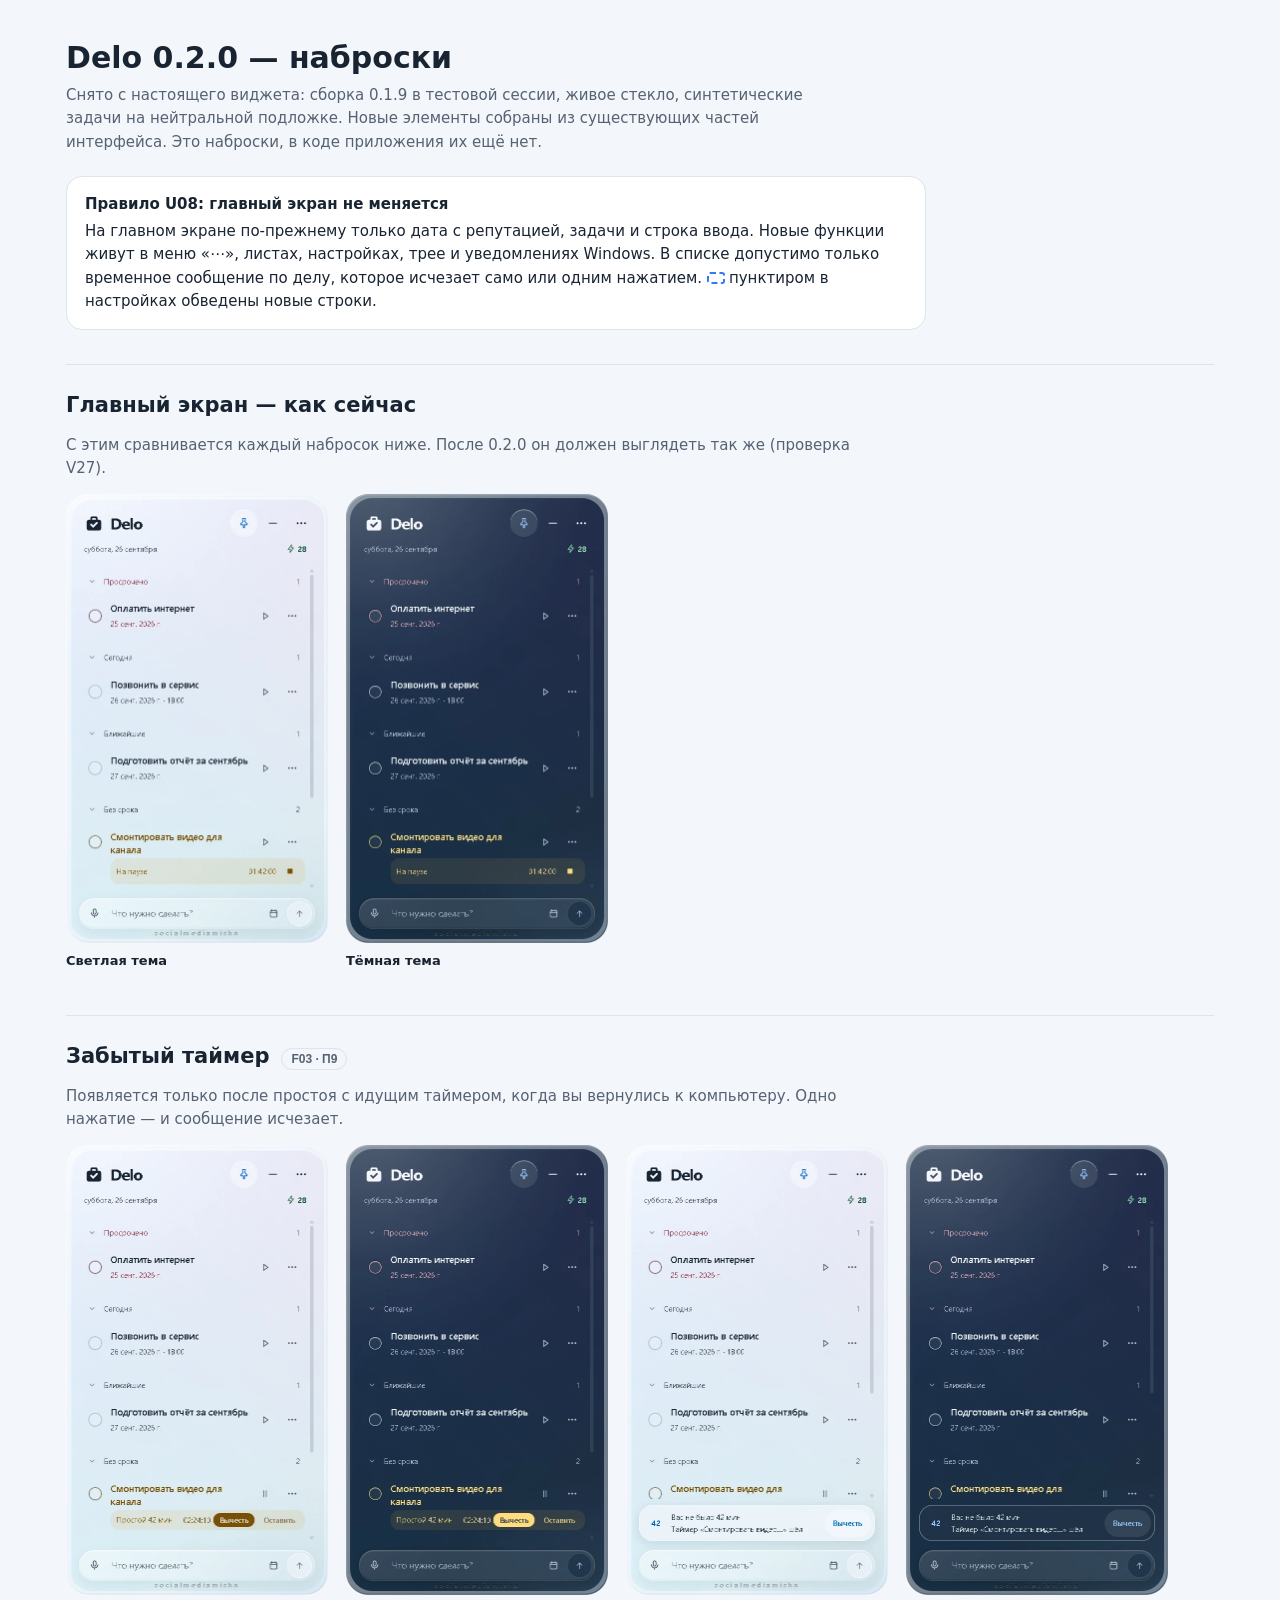
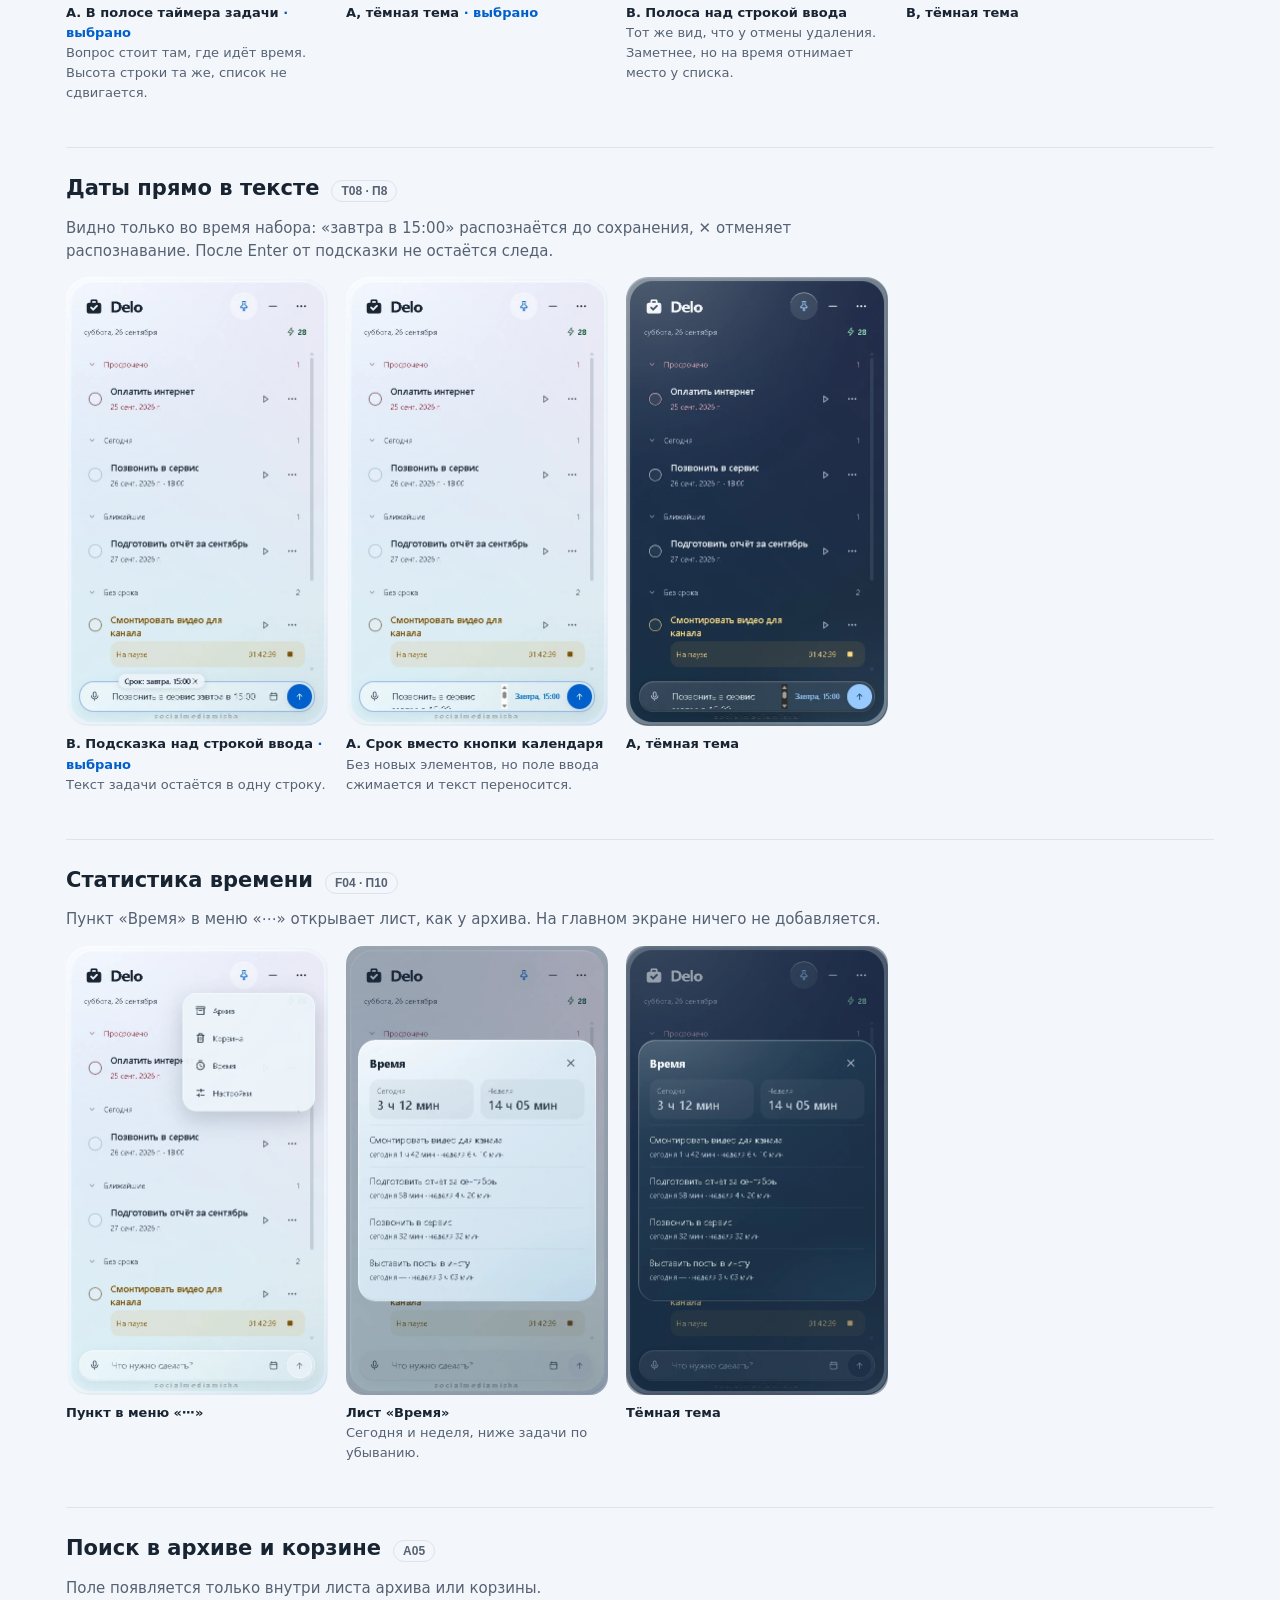
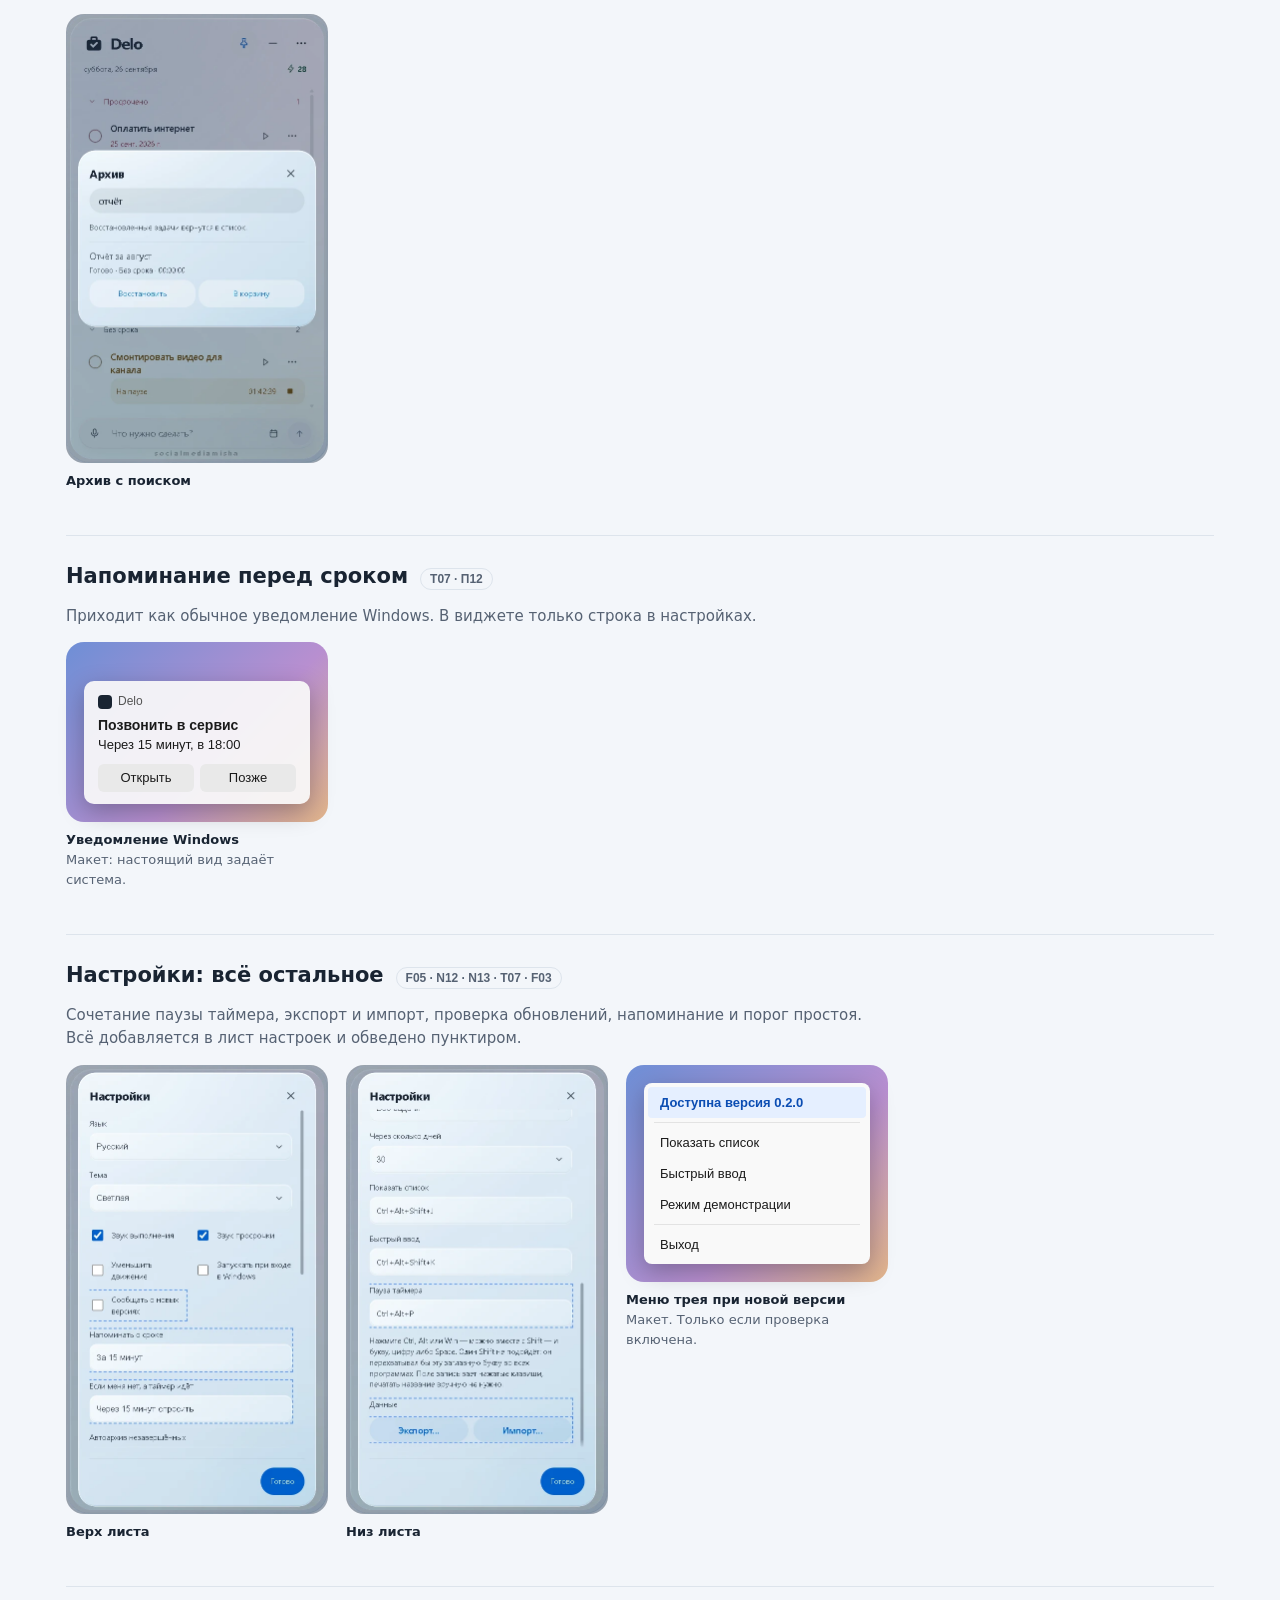
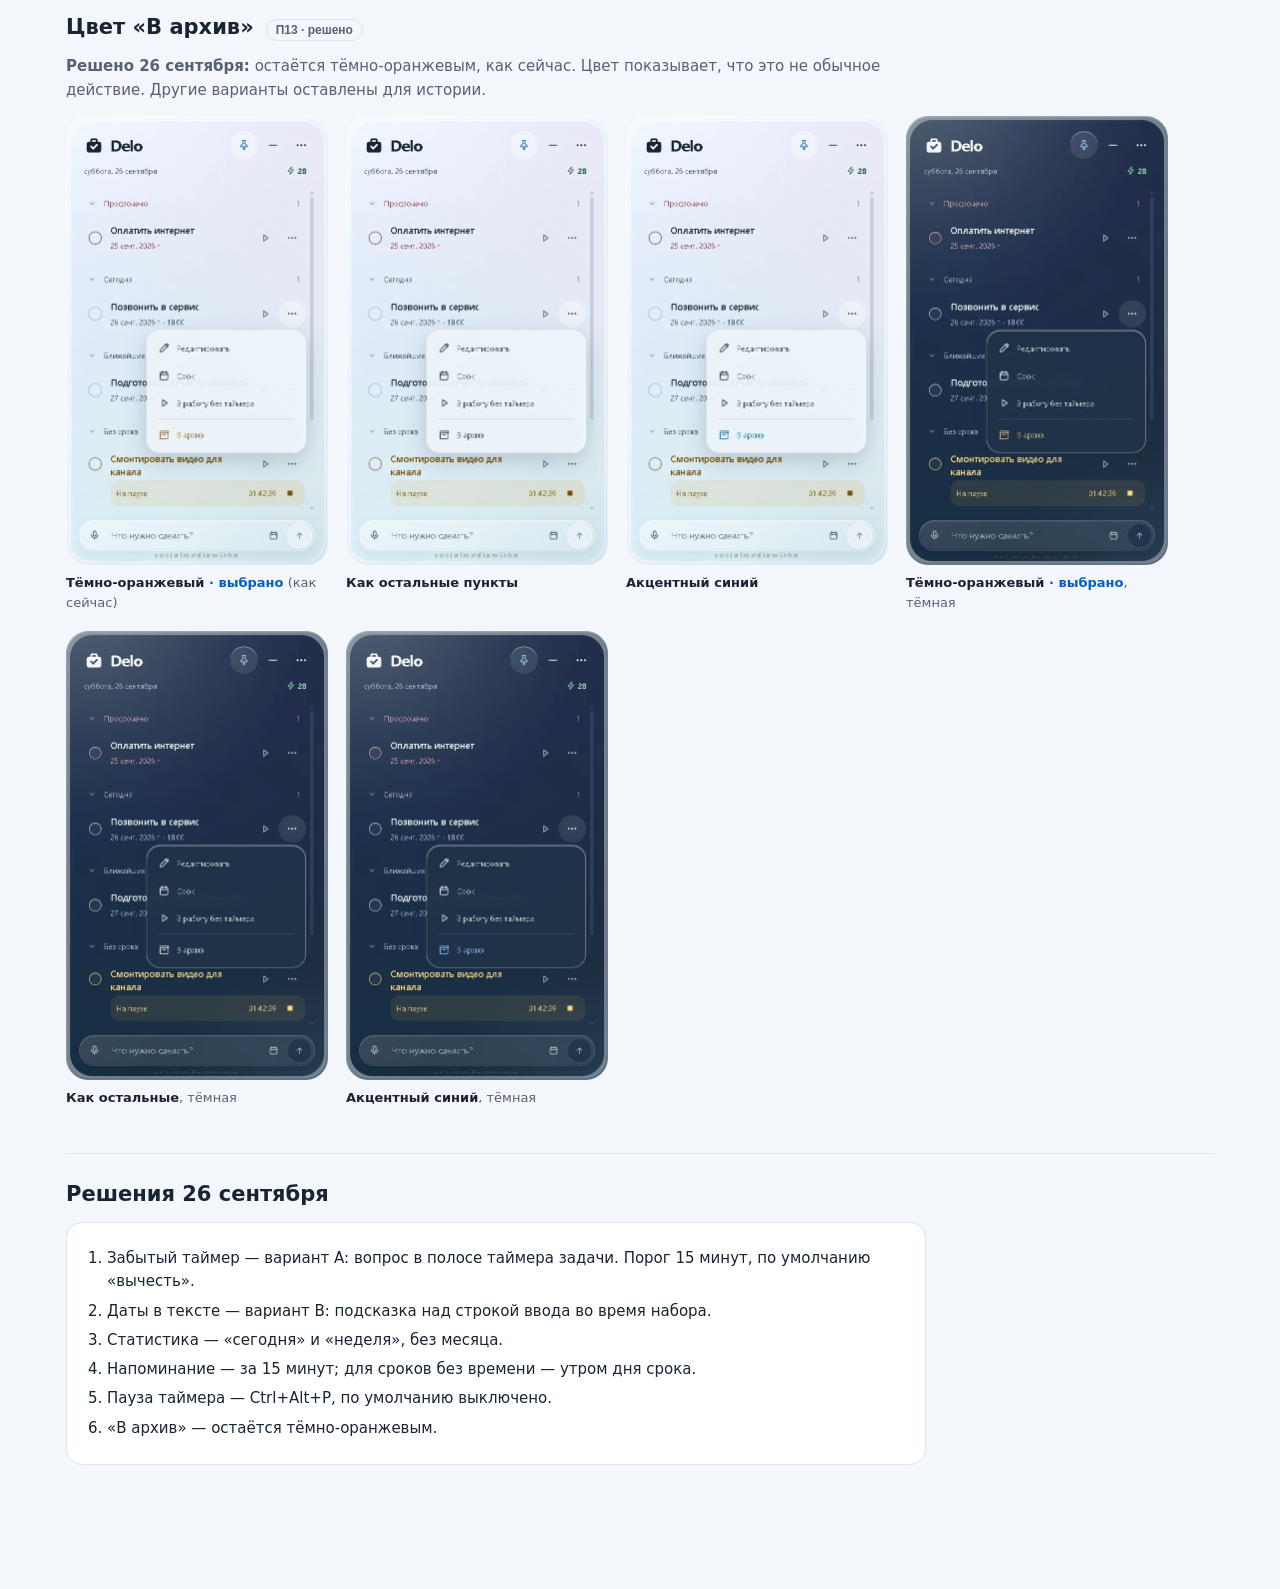
==== design/sketches-0.2/index.html @ f93a3ec9 "Plan the next cycle and sketch 0.2.0 features SPEC section 12 records the cycle after 0.1.9: closing" ====
<!doctype html>
<html lang="ru">
<head>
<meta charset="utf-8">
<meta name="viewport" content="width=device-width,initial-scale=1">
<title>Delo 0.2.0 — наброски</title>
<style>
:root{--bg:#f3f6fa;--card:#ffffff;--ink:#192432;--muted:#566273;--line:#dde4ec;--accent:#005fcc;--pick:#e7f1ff;--new:#2f7cf6}
@media (prefers-color-scheme:dark){:root:not([data-theme="light"]){--bg:#0f1622;--card:#172131;--ink:#f5f7fc;--muted:#a9b4c4;--line:#27354a;--accent:#98caff;--pick:#1b3150;--new:#6aa6ff}}
:root[data-theme="dark"]{--bg:#0f1622;--card:#172131;--ink:#f5f7fc;--muted:#a9b4c4;--line:#27354a;--accent:#98caff;--pick:#1b3150;--new:#6aa6ff}
*{box-sizing:border-box}
body{margin:0;background:var(--bg);color:var(--ink);font:15px/1.55 "Segoe UI Variable","Segoe UI",system-ui,sans-serif}
main{max-width:1180px;margin:0 auto;padding:40px 16px 80px}
h1{font-size:30px;line-height:1.2;margin:0 0 8px}
h2{font-size:21px;margin:0 0 4px}
p{margin:0 0 10px}
.lead{color:var(--muted);max-width:760px}
.rule{margin:22px 0 34px;padding:16px 18px;border-radius:16px;background:var(--card);border:1px solid var(--line);max-width:860px}
.rule b{display:block;margin-bottom:4px}
section{margin:0 0 44px;padding-top:6px;border-top:1px solid var(--line)}
section>header{display:flex;flex-wrap:wrap;align-items:baseline;gap:6px 12px;margin:18px 0 8px}
.id{font:600 12px/1 "Segoe UI Variable","Segoe UI",sans-serif;color:var(--muted);border:1px solid var(--line);border-radius:999px;padding:4px 9px}
.where{color:var(--muted);margin-bottom:14px;max-width:820px}
.grid{display:flex;flex-wrap:wrap;gap:18px}
figure{margin:0;width:262px;flex:0 0 auto}
figure img{display:block;width:100%;height:auto;border-radius:18px}
figcaption{margin-top:8px;font-size:13px;color:var(--muted)}
figcaption b{color:var(--ink);font-weight:600}
.pick figcaption b::after{content:" · выбрано";color:var(--accent)}
#p13 .pick figcaption b::after{content:" · выбрано"}
.note{font-size:13px;color:var(--muted);max-width:820px;margin-top:12px}
.mock{width:262px;border-radius:18px;padding:18px;background:linear-gradient(135deg,#6e8fd6,#b88fd0 60%,#e2b58a);display:flex;flex-direction:column;justify-content:flex-end;min-height:180px}
.toast{background:#f9f9f9ee;color:#1b1b1b;border-radius:10px;box-shadow:0 8px 24px #0004;padding:12px 14px;font:13px/1.4 "Segoe UI Variable","Segoe UI",sans-serif}
.toast .app{display:flex;align-items:center;gap:6px;font-size:12px;color:#555;margin-bottom:6px}
.toast .app i{width:14px;height:14px;border-radius:4px;background:#192432;display:inline-block}
.toast strong{display:block;font-weight:600;font-size:14px}
.toast .actions{display:flex;gap:6px;margin-top:10px}
.toast .actions span{flex:1;text-align:center;background:#e9e9e9;border-radius:6px;padding:5px 0}
.tray{background:#f9f9f9;color:#1b1b1b;border-radius:8px;box-shadow:0 8px 24px #0004;padding:4px;font:13px/1 "Segoe UI Variable","Segoe UI",sans-serif}
.tray div{padding:9px 12px;border-radius:4px}
.tray .new{background:#e5efff;color:#0b4db3;font-weight:600}
.tray hr{border:0;border-top:1px solid #e3e3e3;margin:4px 6px}
.decide{background:var(--card);border:1px solid var(--line);border-radius:16px;padding:18px 20px;max-width:860px}
.decide ol{margin:0;padding-left:20px}
.decide li{margin:6px 0}
.legend{display:inline-block;width:18px;height:12px;border:2px dashed var(--new);border-radius:3px;vertical-align:-1px;margin-right:4px}
</style>
</head>
<body>
<main>
<h1>Delo 0.2.0 — наброски</h1>
<p class="lead">Снято с настоящего виджета: сборка 0.1.9 в тестовой сессии, живое стекло, синтетические задачи на нейтральной подложке. Новые элементы собраны из существующих частей интерфейса. Это наброски, в коде приложения их ещё нет.</p>
<div class="rule"><b>Правило U08: главный экран не меняется</b>На главном экране по-прежнему только дата с репутацией, задачи и строка ввода. Новые функции живут в меню «⋯», листах, настройках, трее и уведомлениях Windows. В списке допустимо только временное сообщение по делу, которое исчезает само или одним нажатием. <span class="legend"></span>пунктиром в настройках обведены новые строки.</div>

<section>
<header><h2>Главный экран — как сейчас</h2></header>
<p class="where">С этим сравнивается каждый набросок ниже. После 0.2.0 он должен выглядеть так же (проверка V27).</p>
<div class="grid">
<figure><img src="img/main-light.webp" alt="Главный экран, светлая тема" width="525" height="900"><figcaption><b>Светлая тема</b></figcaption></figure>
<figure><img src="img/main-dark.webp" alt="Главный экран, тёмная тема" width="525" height="900"><figcaption><b>Тёмная тема</b></figcaption></figure>
</div>
</section>

<section>
<header><h2>Забытый таймер</h2><span class="id">F03 · П9</span></header>
<p class="where">Появляется только после простоя с идущим таймером, когда вы вернулись к компьютеру. Одно нажатие — и сообщение исчезает.</p>
<div class="grid">
<figure class="pick"><img src="img/f03a-light.webp" alt="Вопрос о простое в полосе таймера задачи" width="525" height="900"><figcaption><b>A. В полосе таймера задачи</b><br>Вопрос стоит там, где идёт время. Высота строки та же, список не сдвигается.</figcaption></figure>
<figure class="pick"><img src="img/f03a-dark.webp" alt="То же, тёмная тема" width="525" height="900"><figcaption><b>A, тёмная тема</b></figcaption></figure>
<figure><img src="img/f03b-light.webp" alt="Полоса над строкой ввода" width="525" height="900"><figcaption><b>B. Полоса над строкой ввода</b><br>Тот же вид, что у отмены удаления. Заметнее, но на время отнимает место у списка.</figcaption></figure>
<figure><img src="img/f03b-dark.webp" alt="То же, тёмная тема" width="525" height="900"><figcaption><b>B, тёмная тема</b></figcaption></figure>
</div>
</section>

<section>
<header><h2>Даты прямо в тексте</h2><span class="id">T08 · П8</span></header>
<p class="where">Видно только во время набора: «завтра в 15:00» распознаётся до сохранения, ✕ отменяет распознавание. После Enter от подсказки не остаётся следа.</p>
<div class="grid">
<figure class="pick"><img src="img/t08b-light.webp" alt="Подсказка над строкой ввода" width="525" height="900"><figcaption><b>B. Подсказка над строкой ввода</b><br>Текст задачи остаётся в одну строку.</figcaption></figure>
<figure><img src="img/t08a-light.webp" alt="Срок вместо кнопки календаря" width="525" height="900"><figcaption><b>A. Срок вместо кнопки календаря</b><br>Без новых элементов, но поле ввода сжимается и текст переносится.</figcaption></figure>
<figure><img src="img/t08a-dark.webp" alt="Вариант A, тёмная тема" width="525" height="900"><figcaption><b>A, тёмная тема</b></figcaption></figure>
</div>
</section>

<section>
<header><h2>Статистика времени</h2><span class="id">F04 · П10</span></header>
<p class="where">Пункт «Время» в меню «⋯» открывает лист, как у архива. На главном экране ничего не добавляется.</p>
<div class="grid">
<figure><img src="img/f04menu-light.webp" alt="Пункт Время в меню" width="525" height="900"><figcaption><b>Пункт в меню «⋯»</b></figcaption></figure>
<figure><img src="img/f04sheet-light.webp" alt="Лист Время" width="525" height="900"><figcaption><b>Лист «Время»</b><br>Сегодня и неделя, ниже задачи по убыванию.</figcaption></figure>
<figure><img src="img/f04sheet-dark.webp" alt="Лист Время, тёмная тема" width="525" height="900"><figcaption><b>Тёмная тема</b></figcaption></figure>
</div>
</section>

<section>
<header><h2>Поиск в архиве и корзине</h2><span class="id">A05</span></header>
<p class="where">Поле появляется только внутри листа архива или корзины.</p>
<div class="grid">
<figure><img src="img/a05-light.webp" alt="Поиск в архиве" width="525" height="900"><figcaption><b>Архив с поиском</b></figcaption></figure>
</div>
</section>

<section>
<header><h2>Напоминание перед сроком</h2><span class="id">T07 · П12</span></header>
<p class="where">Приходит как обычное уведомление Windows. В виджете только строка в настройках.</p>
<div class="grid">
<figure><div class="mock"><div class="toast" role="img" aria-label="Макет уведомления Windows"><div class="app"><i></i>Delo</div><strong>Позвонить в сервис</strong>Через 15 минут, в 18:00<div class="actions"><span>Открыть</span><span>Позже</span></div></div></div><figcaption><b>Уведомление Windows</b><br>Макет: настоящий вид задаёт система.</figcaption></figure>
</div>
</section>

<section>
<header><h2>Настройки: всё остальное</h2><span class="id">F05 · N12 · N13 · T07 · F03</span></header>
<p class="where">Сочетание паузы таймера, экспорт и импорт, проверка обновлений, напоминание и порог простоя. Всё добавляется в лист настроек и обведено пунктиром.</p>
<div class="grid">
<figure><img src="img/settings-light.webp" alt="Настройки, верх" width="525" height="900"><figcaption><b>Верх листа</b></figcaption></figure>
<figure><img src="img/settings2-light.webp" alt="Настройки, низ" width="525" height="900"><figcaption><b>Низ листа</b></figcaption></figure>
<figure><div class="mock"><div class="tray" role="img" aria-label="Макет меню значка в трее"><div class="new">Доступна версия 0.2.0</div><hr><div>Показать список</div><div>Быстрый ввод</div><div>Режим демонстрации</div><hr><div>Выход</div></div></div><figcaption><b>Меню трея при новой версии</b><br>Макет. Только если проверка включена.</figcaption></figure>
</div>
</section>

<section id="p13">
<header><h2>Цвет «В архив»</h2><span class="id">П13 · решено</span></header>
<p class="where"><b>Решено 26 сентября:</b> остаётся тёмно-оранжевым, как сейчас. Цвет показывает, что это не обычное действие. Другие варианты оставлены для истории.</p>
<div class="grid">
<figure class="pick"><img src="img/p13-amber-light.webp" alt="Янтарный" width="525" height="900"><figcaption><b>Тёмно-оранжевый</b> (как сейчас)</figcaption></figure>
<figure><img src="img/p13-ink-light.webp" alt="Цвет текста" width="525" height="900"><figcaption><b>Как остальные пункты</b></figcaption></figure>
<figure><img src="img/p13-blue-light.webp" alt="Акцентный синий" width="525" height="900"><figcaption><b>Акцентный синий</b></figcaption></figure>
<figure class="pick"><img src="img/p13-amber-dark.webp" alt="Янтарный, тёмная" width="525" height="900"><figcaption><b>Тёмно-оранжевый</b>, тёмная</figcaption></figure>
<figure><img src="img/p13-ink-dark.webp" alt="Цвет текста, тёмная" width="525" height="900"><figcaption><b>Как остальные</b>, тёмная</figcaption></figure>
<figure><img src="img/p13-blue-dark.webp" alt="Акцентный синий, тёмная" width="525" height="900"><figcaption><b>Акцентный синий</b>, тёмная</figcaption></figure>
</div>
</section>

<section>
<header><h2>Решения 26 сентября</h2></header>
<div class="decide"><ol>
<li>Забытый таймер — вариант A: вопрос в полосе таймера задачи. Порог 15 минут, по умолчанию «вычесть».</li>
<li>Даты в тексте — вариант B: подсказка над строкой ввода во время набора.</li>
<li>Статистика — «сегодня» и «неделя», без месяца.</li>
<li>Напоминание — за 15 минут; для сроков без времени — утром дня срока.</li>
<li>Пауза таймера — Ctrl+Alt+P, по умолчанию выключено.</li>
<li>«В архив» — остаётся тёмно-оранжевым.</li>
</ol></div>
</section>
</main>
</body>
</html>
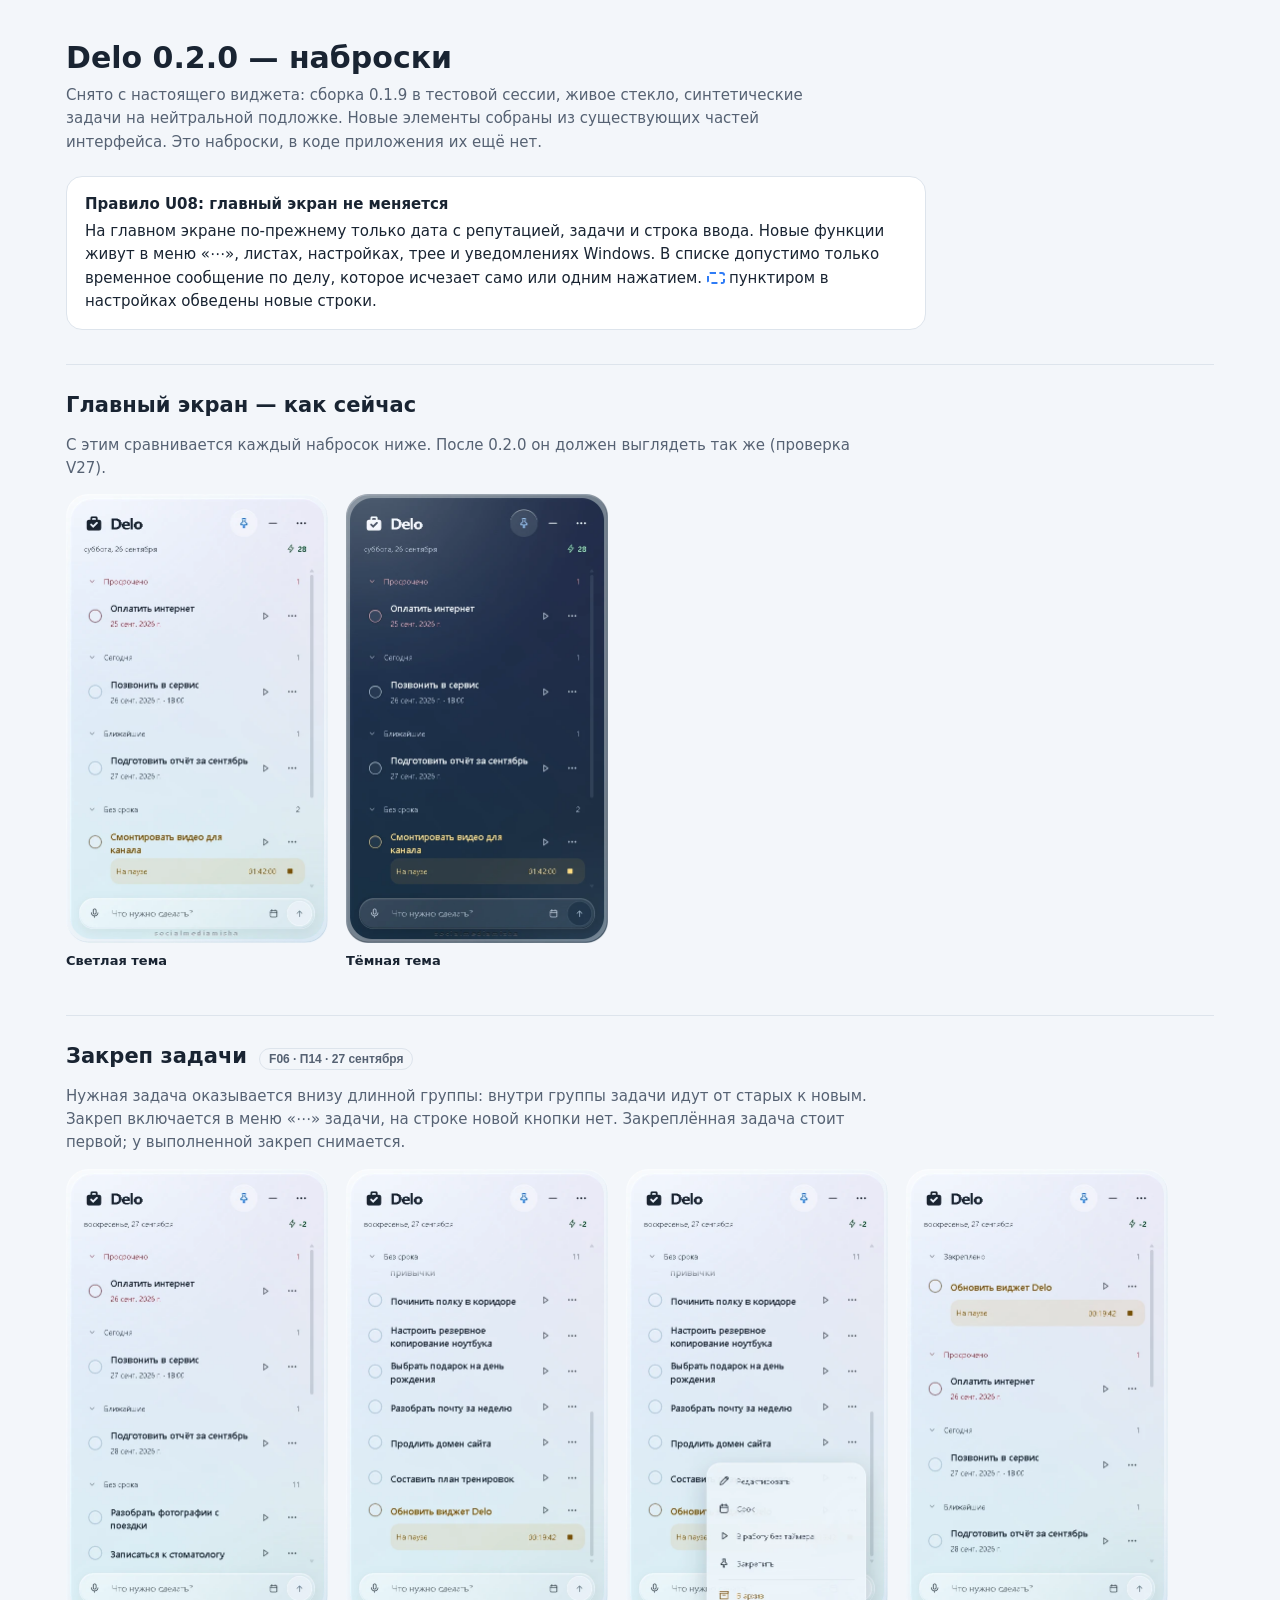
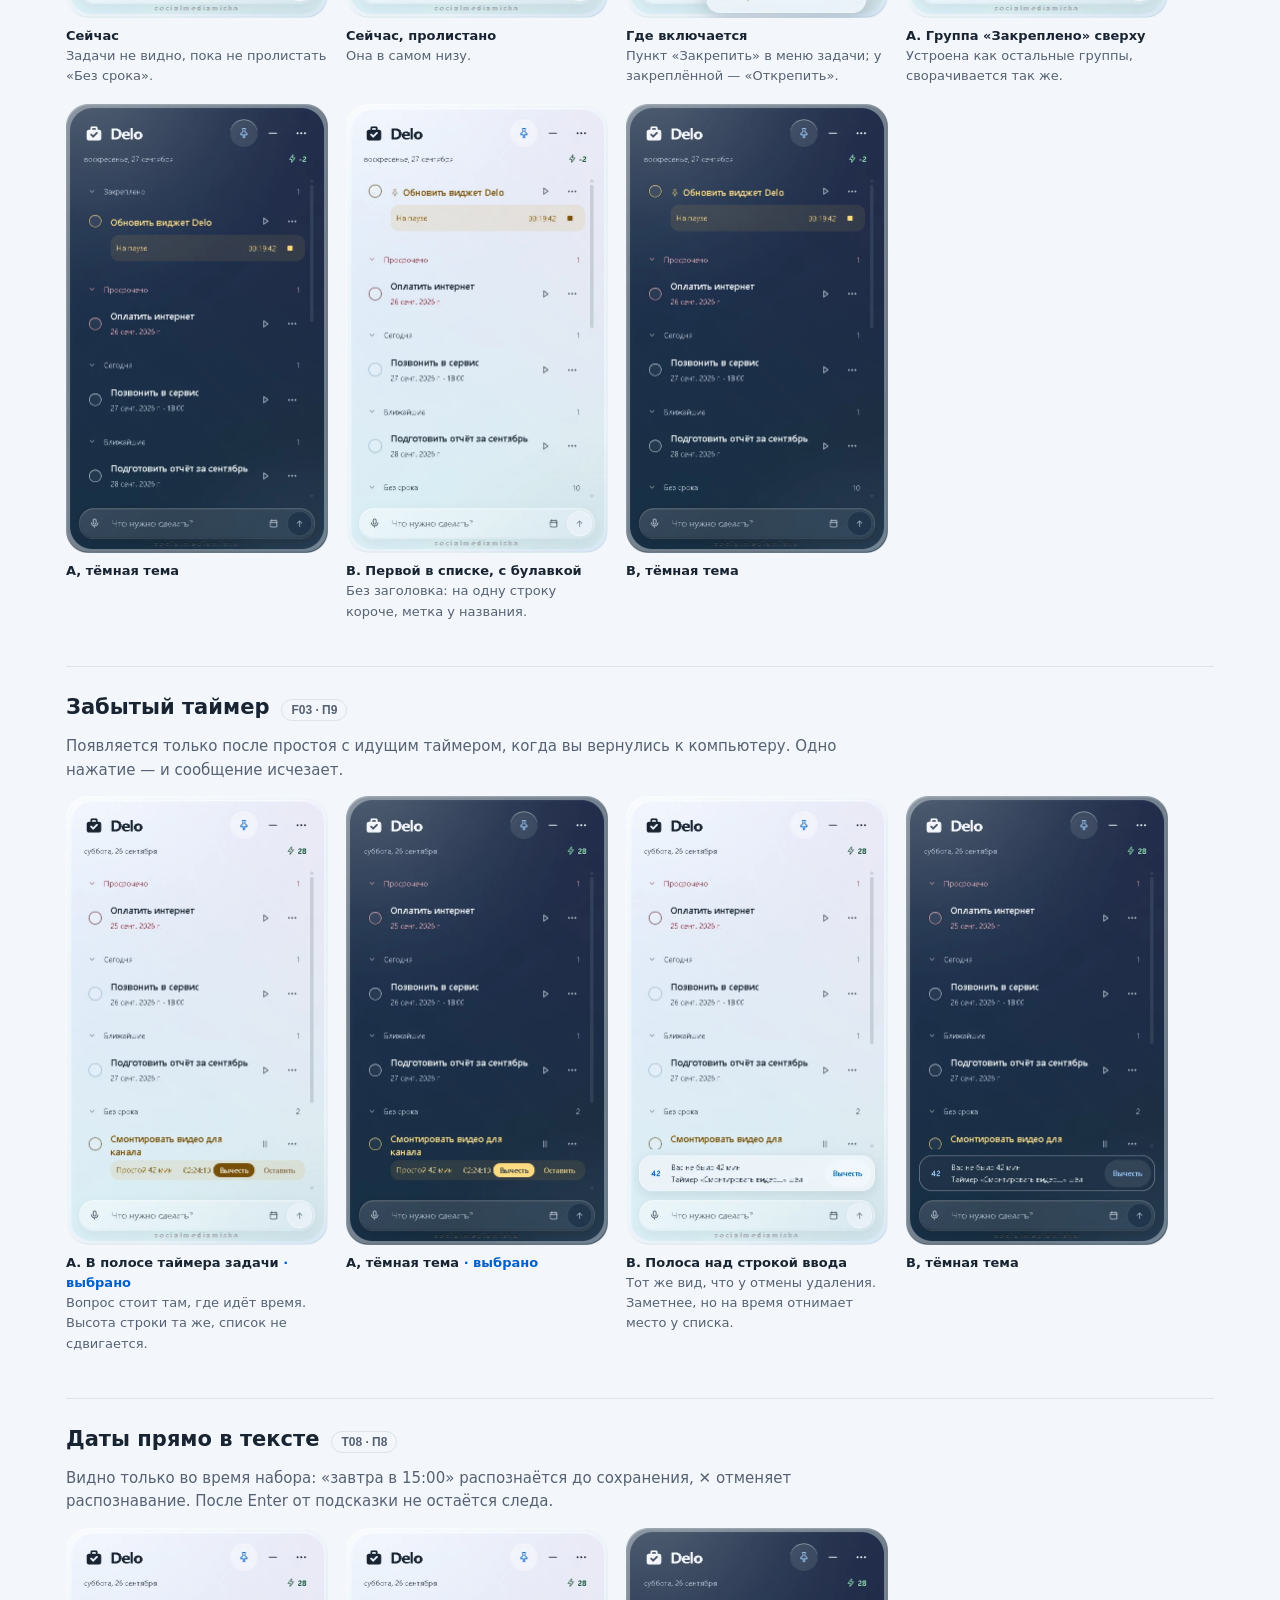
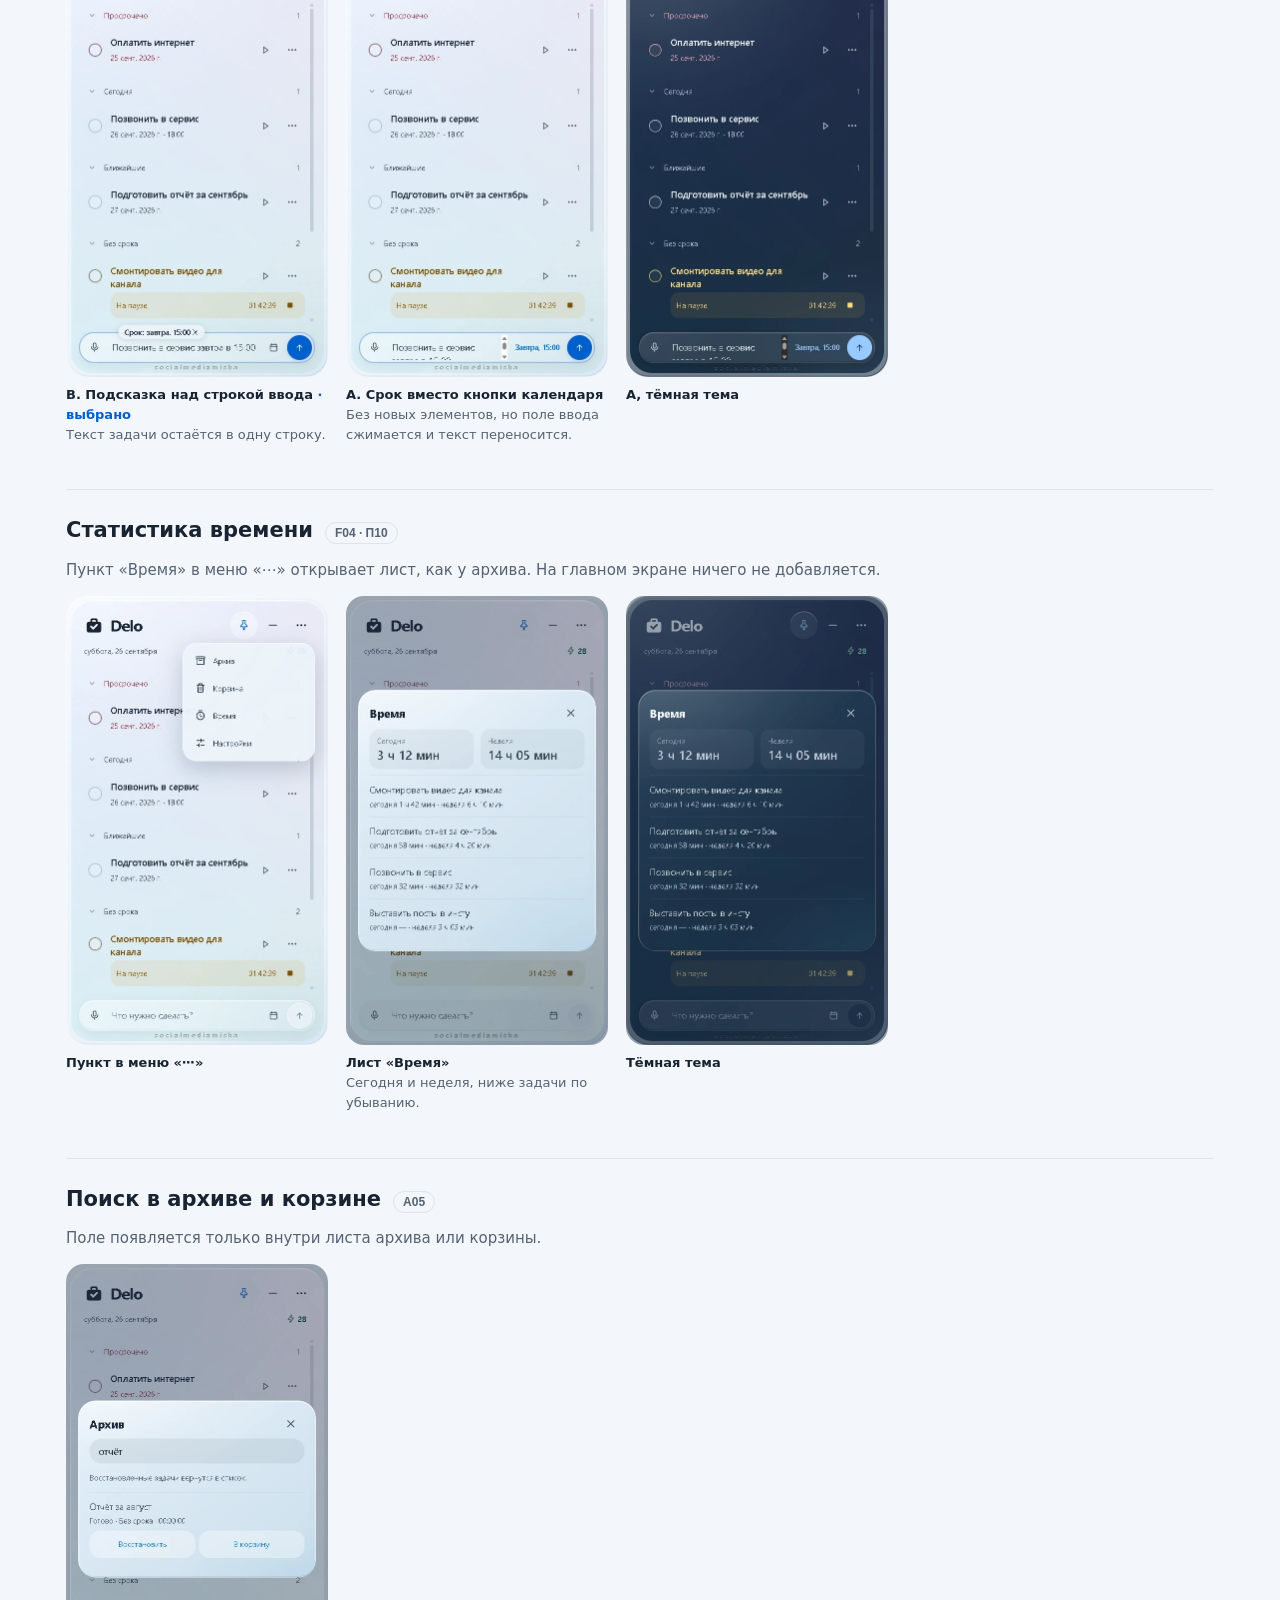
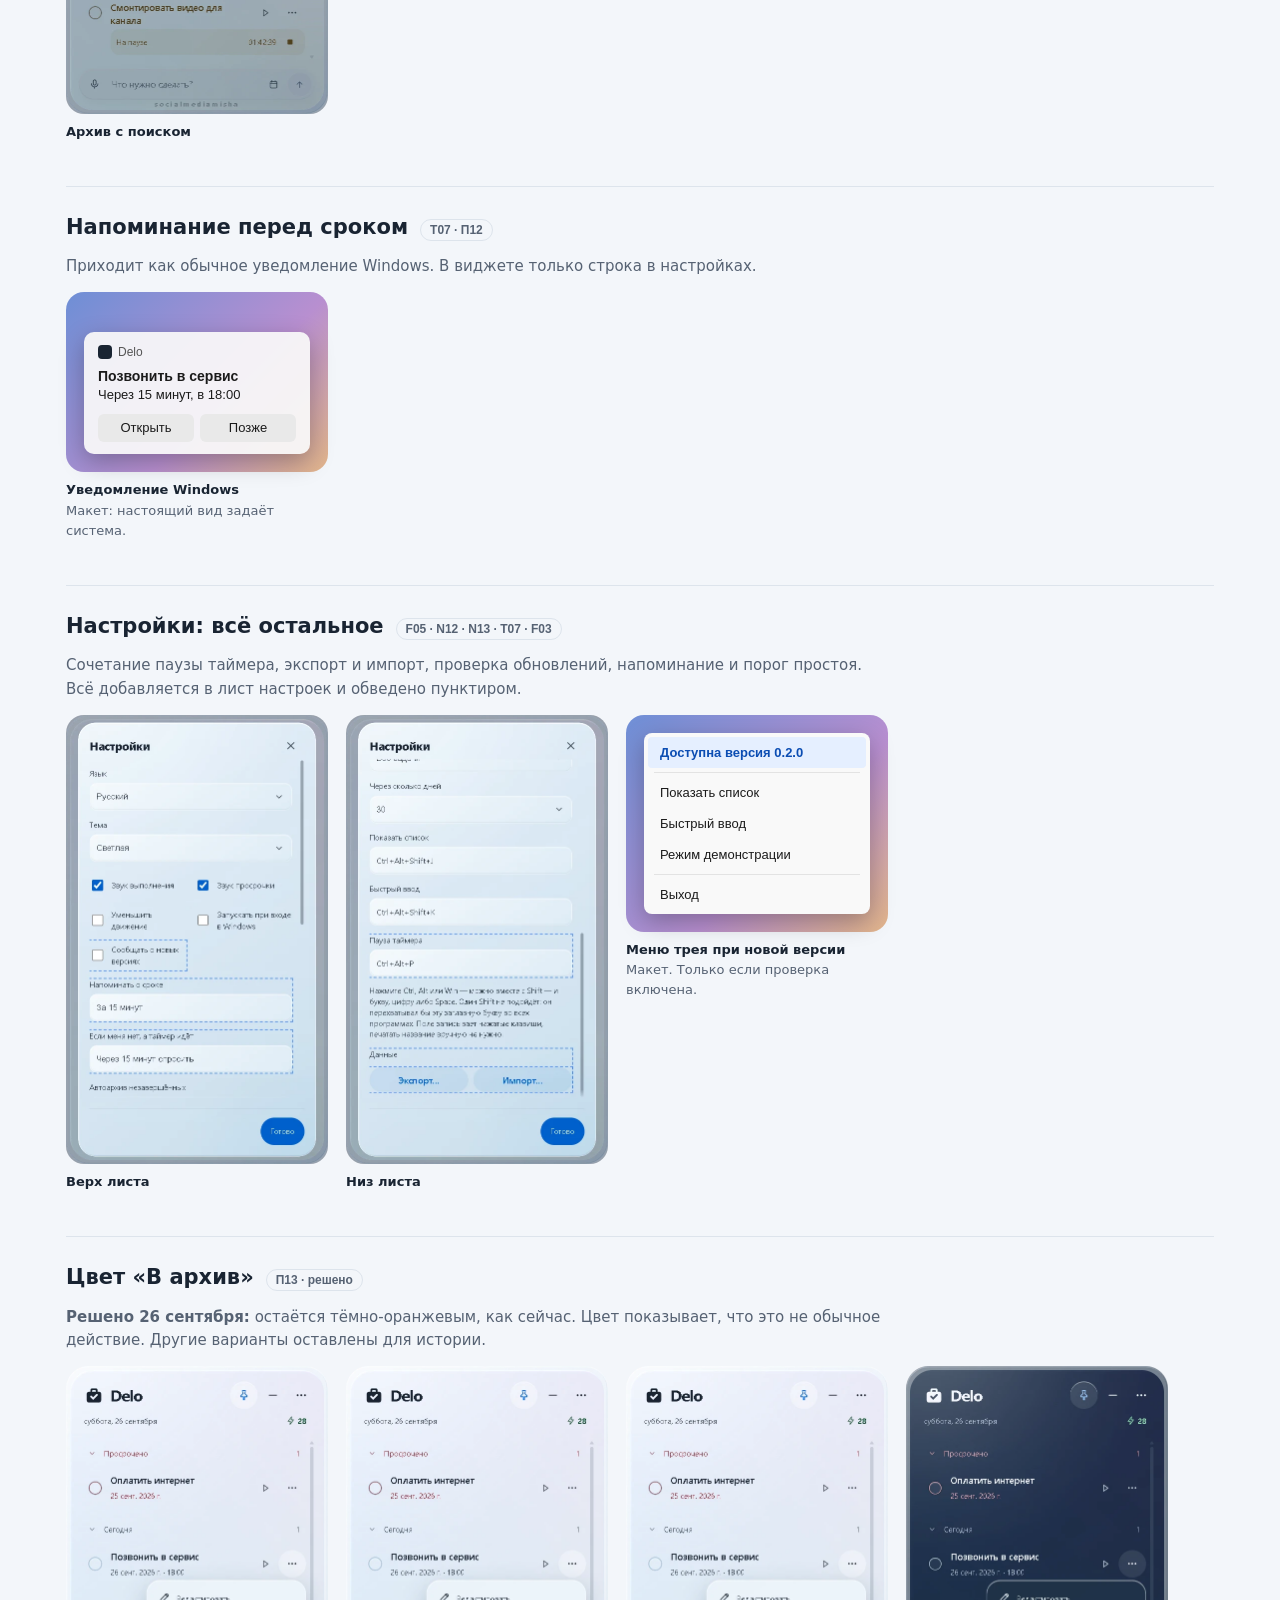
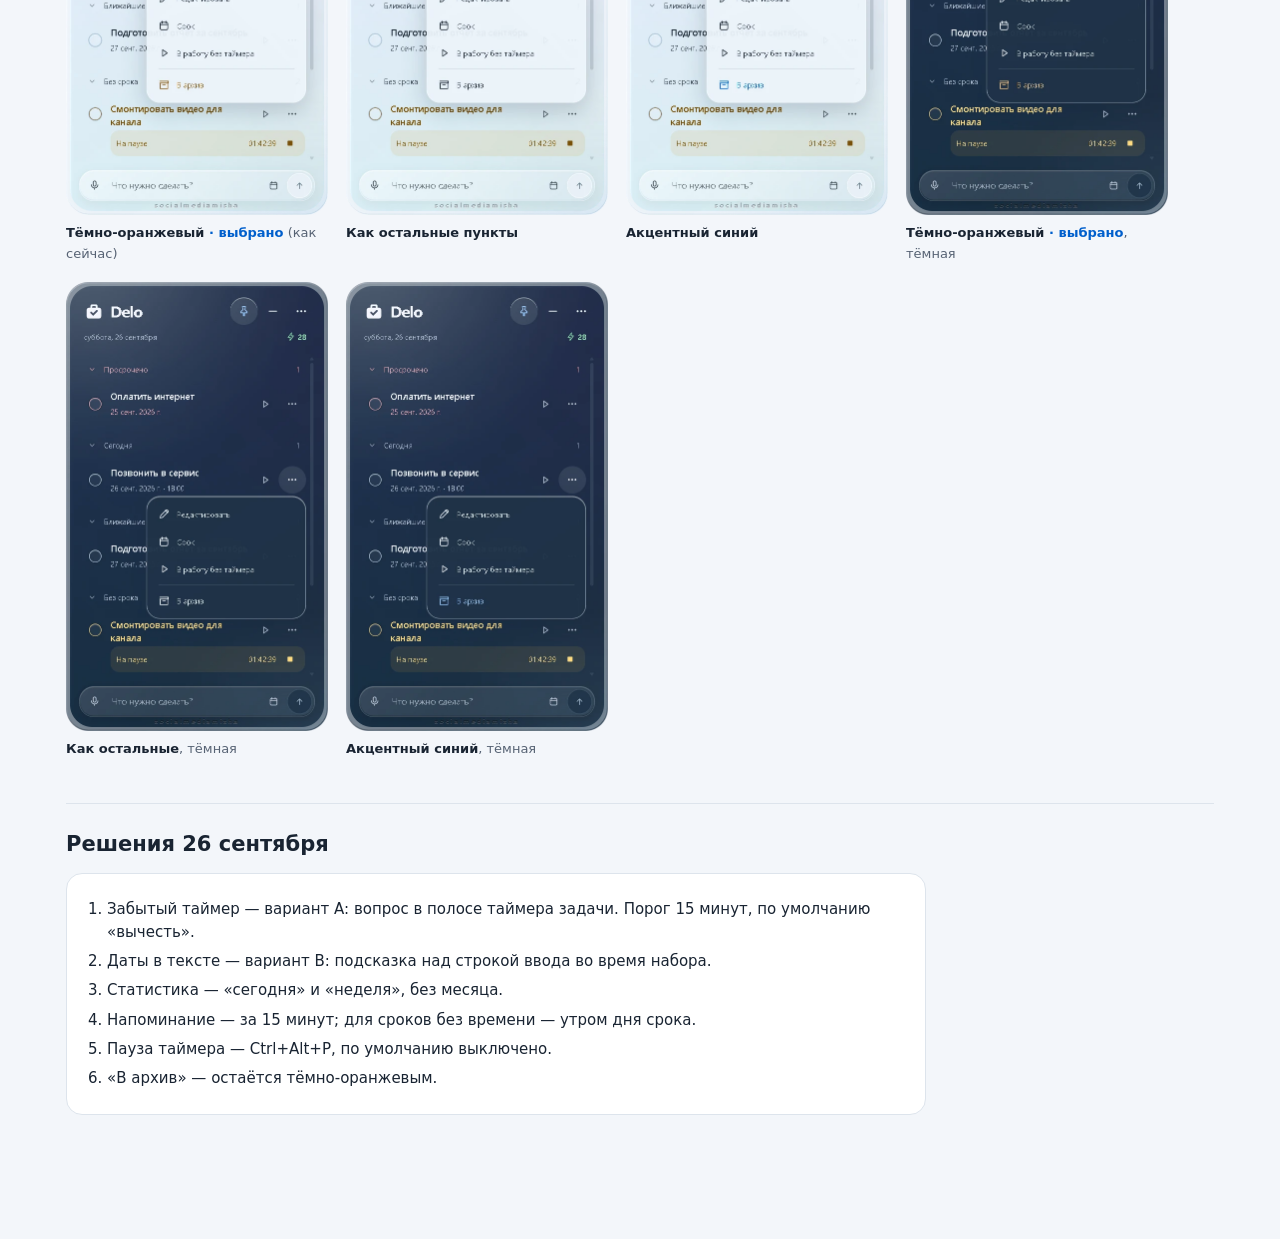
==== commit a8f8bf6b: "Add F06, pinning a task: spec and sketches Co-Authored-By: Claude Opus 5.5 <noreply@anthropic.com>" ====
--- a/design/sketches-0.2/index.html
+++ b/design/sketches-0.2/index.html
@@ -58,6 +58,20 @@
 <div class="grid">
 <figure><img src="img/main-light.webp" alt="Главный экран, светлая тема" width="525" height="900"><figcaption><b>Светлая тема</b></figcaption></figure>
 <figure><img src="img/main-dark.webp" alt="Главный экран, тёмная тема" width="525" height="900"><figcaption><b>Тёмная тема</b></figcaption></figure>
+</div>
+</section>
+
+<section id="pin-task">
+<header><h2>Закреп задачи</h2><span class="id">F06 · П14 · 27 сентября</span></header>
+<p class="where">Нужная задача оказывается внизу длинной группы: внутри группы задачи идут от старых к новым. Закреп включается в меню «⋯» задачи, на строке новой кнопки нет. Закреплённая задача стоит первой; у выполненной закреп снимается.</p>
+<div class="grid">
+<figure><img src="img/pin-before-light.webp" alt="Сейчас: задачи Обновить виджет Delo не видно" width="525" height="900"><figcaption><b>Сейчас</b><br>Задачи не видно, пока не пролистать «Без срока».</figcaption></figure>
+<figure><img src="img/pin-bottom-light.webp" alt="Сейчас: задача в самом низу" width="525" height="900"><figcaption><b>Сейчас, пролистано</b><br>Она в самом низу.</figcaption></figure>
+<figure><img src="img/pin-menu-light.webp" alt="Пункт Закрепить в меню задачи" width="525" height="900"><figcaption><b>Где включается</b><br>Пункт «Закрепить» в меню задачи; у закреплённой — «Открепить».</figcaption></figure>
+<figure><img src="img/pin-a-light.webp" alt="Группа Закреплено сверху" width="525" height="900"><figcaption><b>A. Группа «Закреплено» сверху</b><br>Устроена как остальные группы, сворачивается так же.</figcaption></figure>
+<figure><img src="img/pin-a-dark.webp" alt="Вариант A, тёмная тема" width="525" height="900"><figcaption><b>A, тёмная тема</b></figcaption></figure>
+<figure><img src="img/pin-b-light.webp" alt="Задача первой с маленькой булавкой" width="525" height="900"><figcaption><b>B. Первой в списке, с булавкой</b><br>Без заголовка: на одну строку короче, метка у названия.</figcaption></figure>
+<figure><img src="img/pin-b-dark.webp" alt="Вариант B, тёмная тема" width="525" height="900"><figcaption><b>B, тёмная тема</b></figcaption></figure>
 </div>
 </section>
 
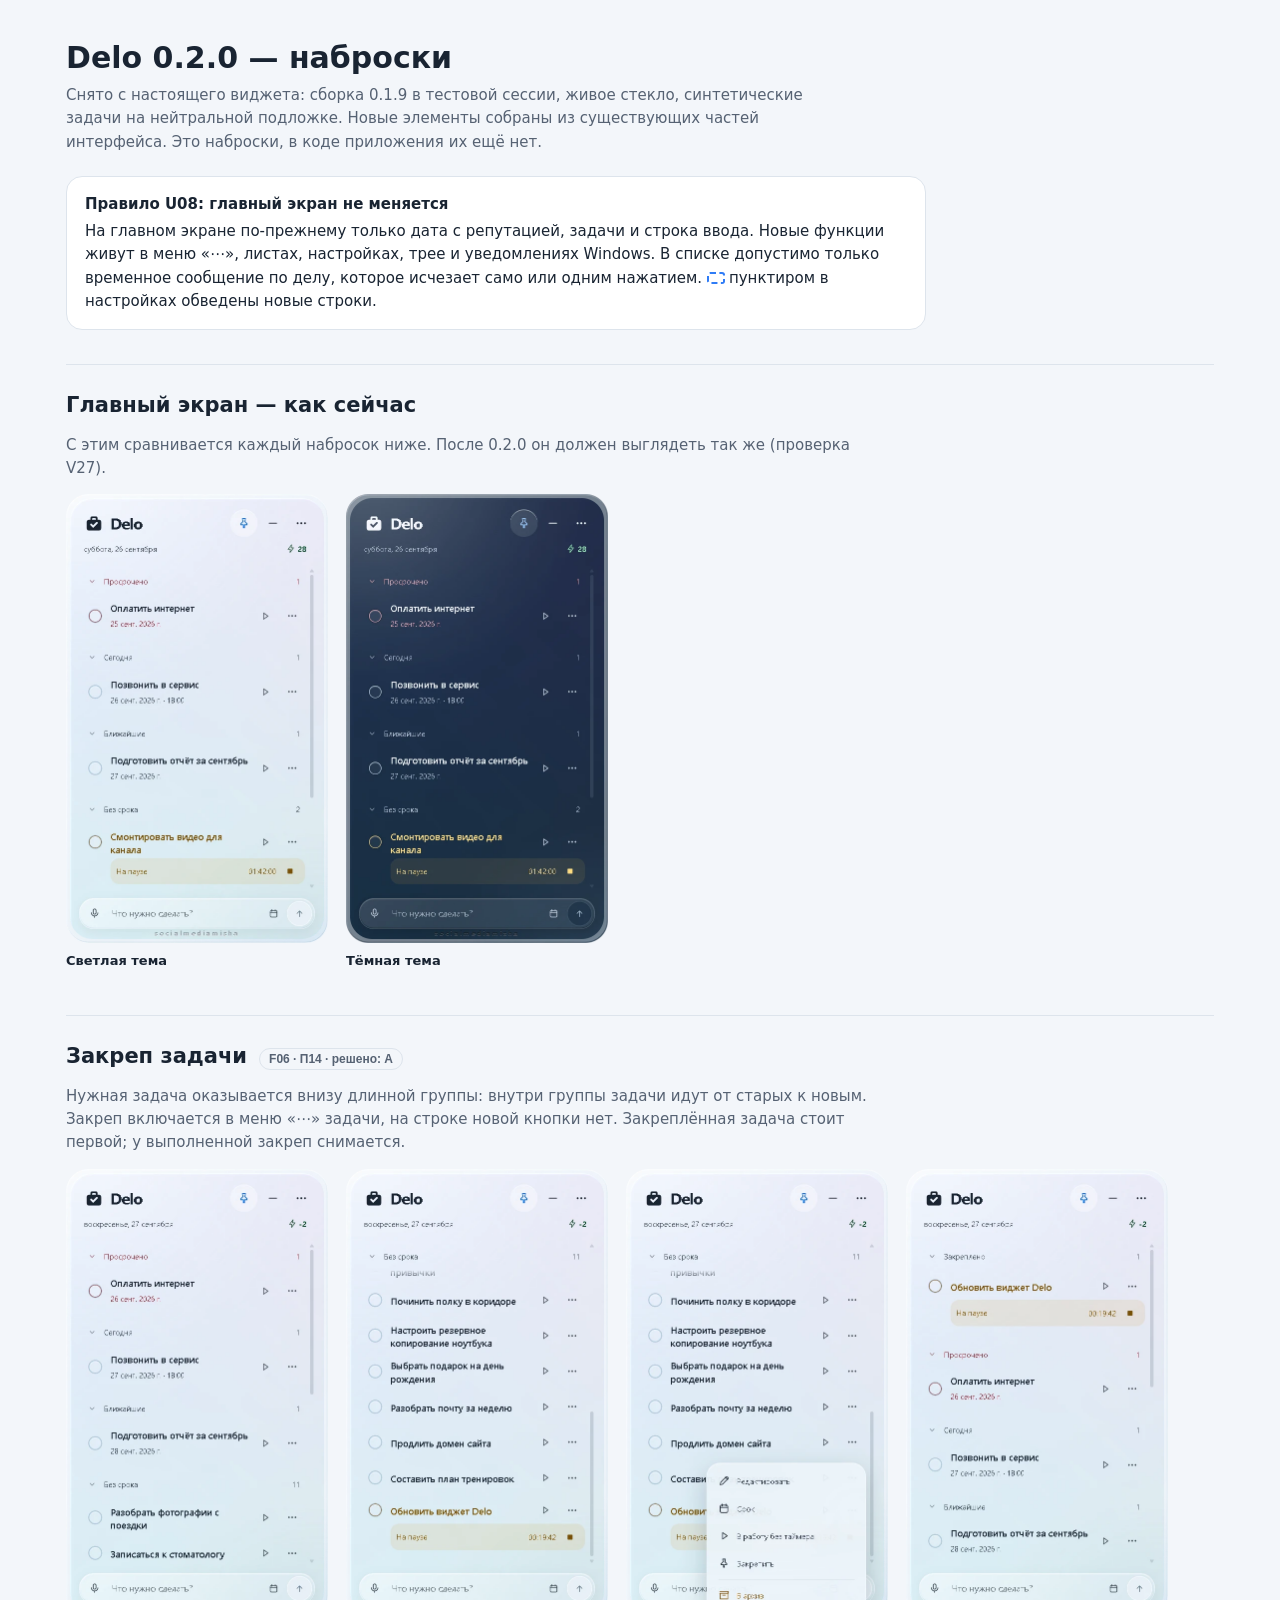
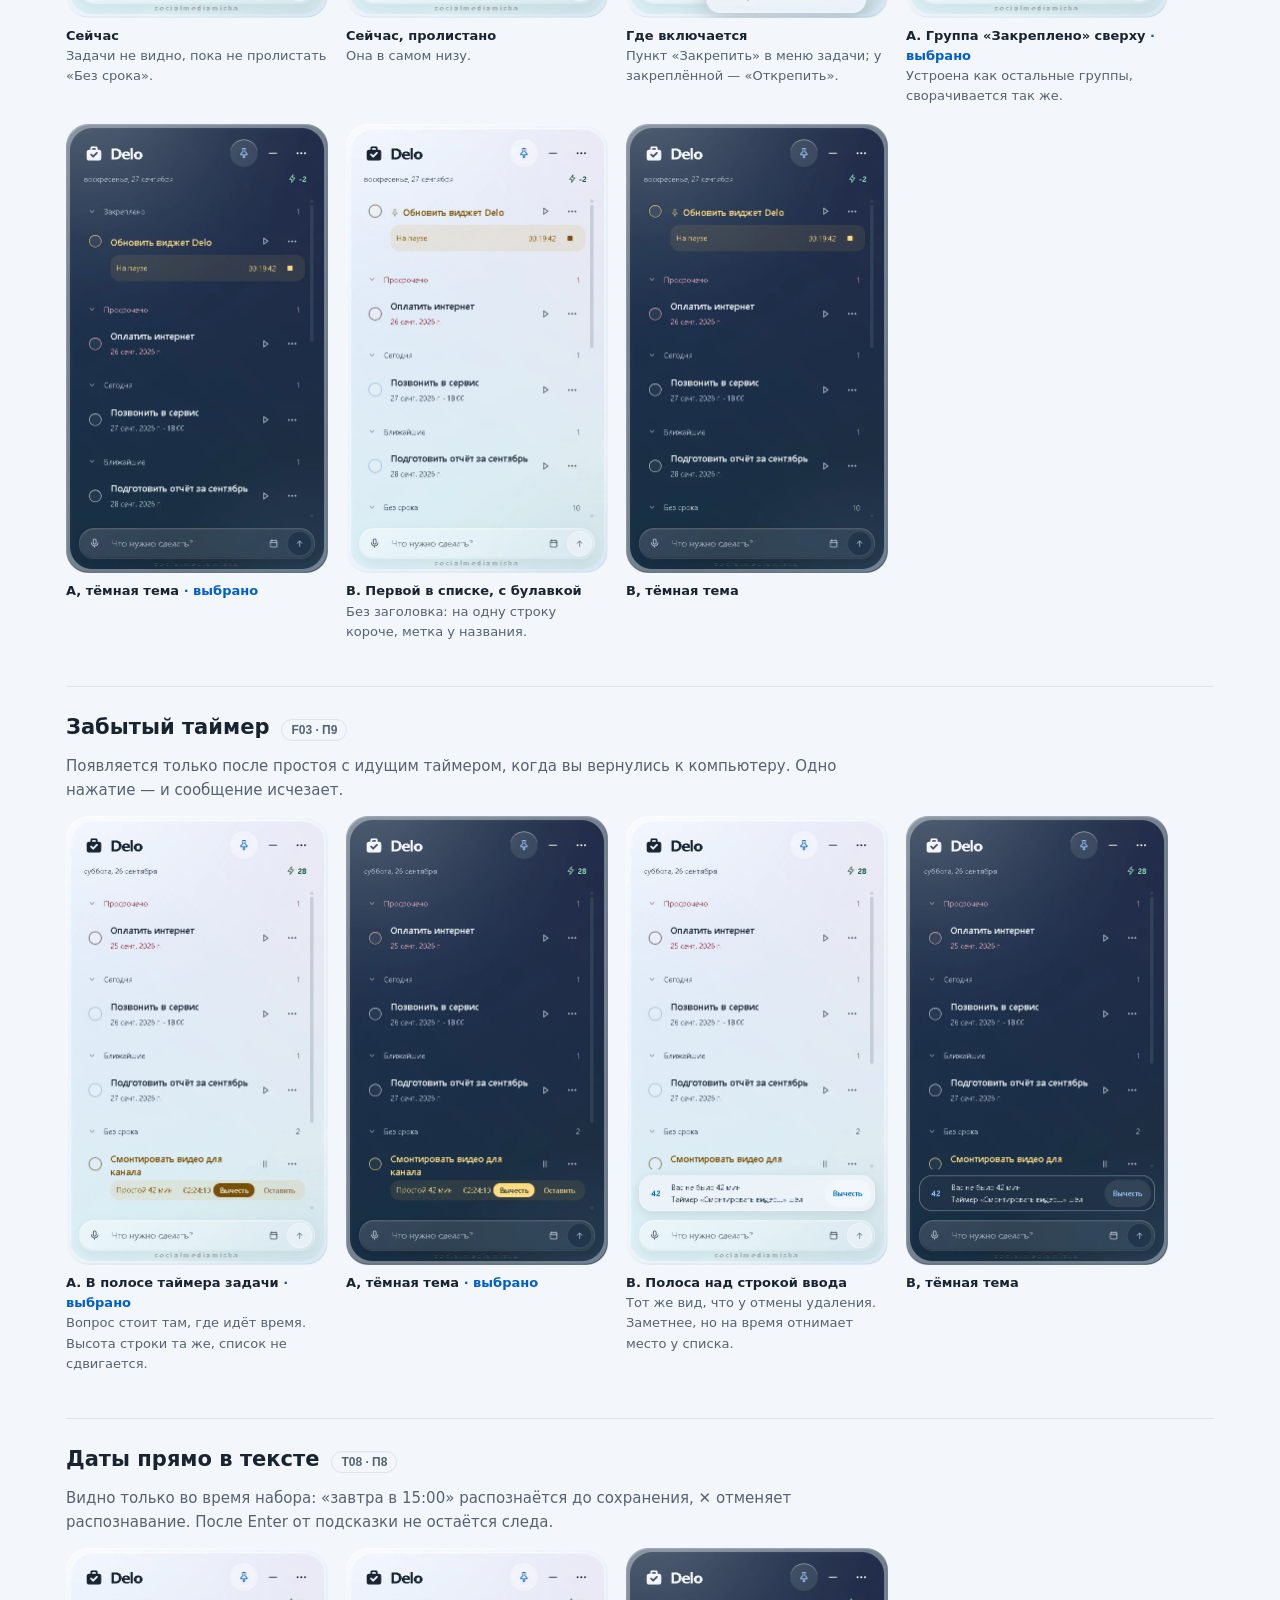
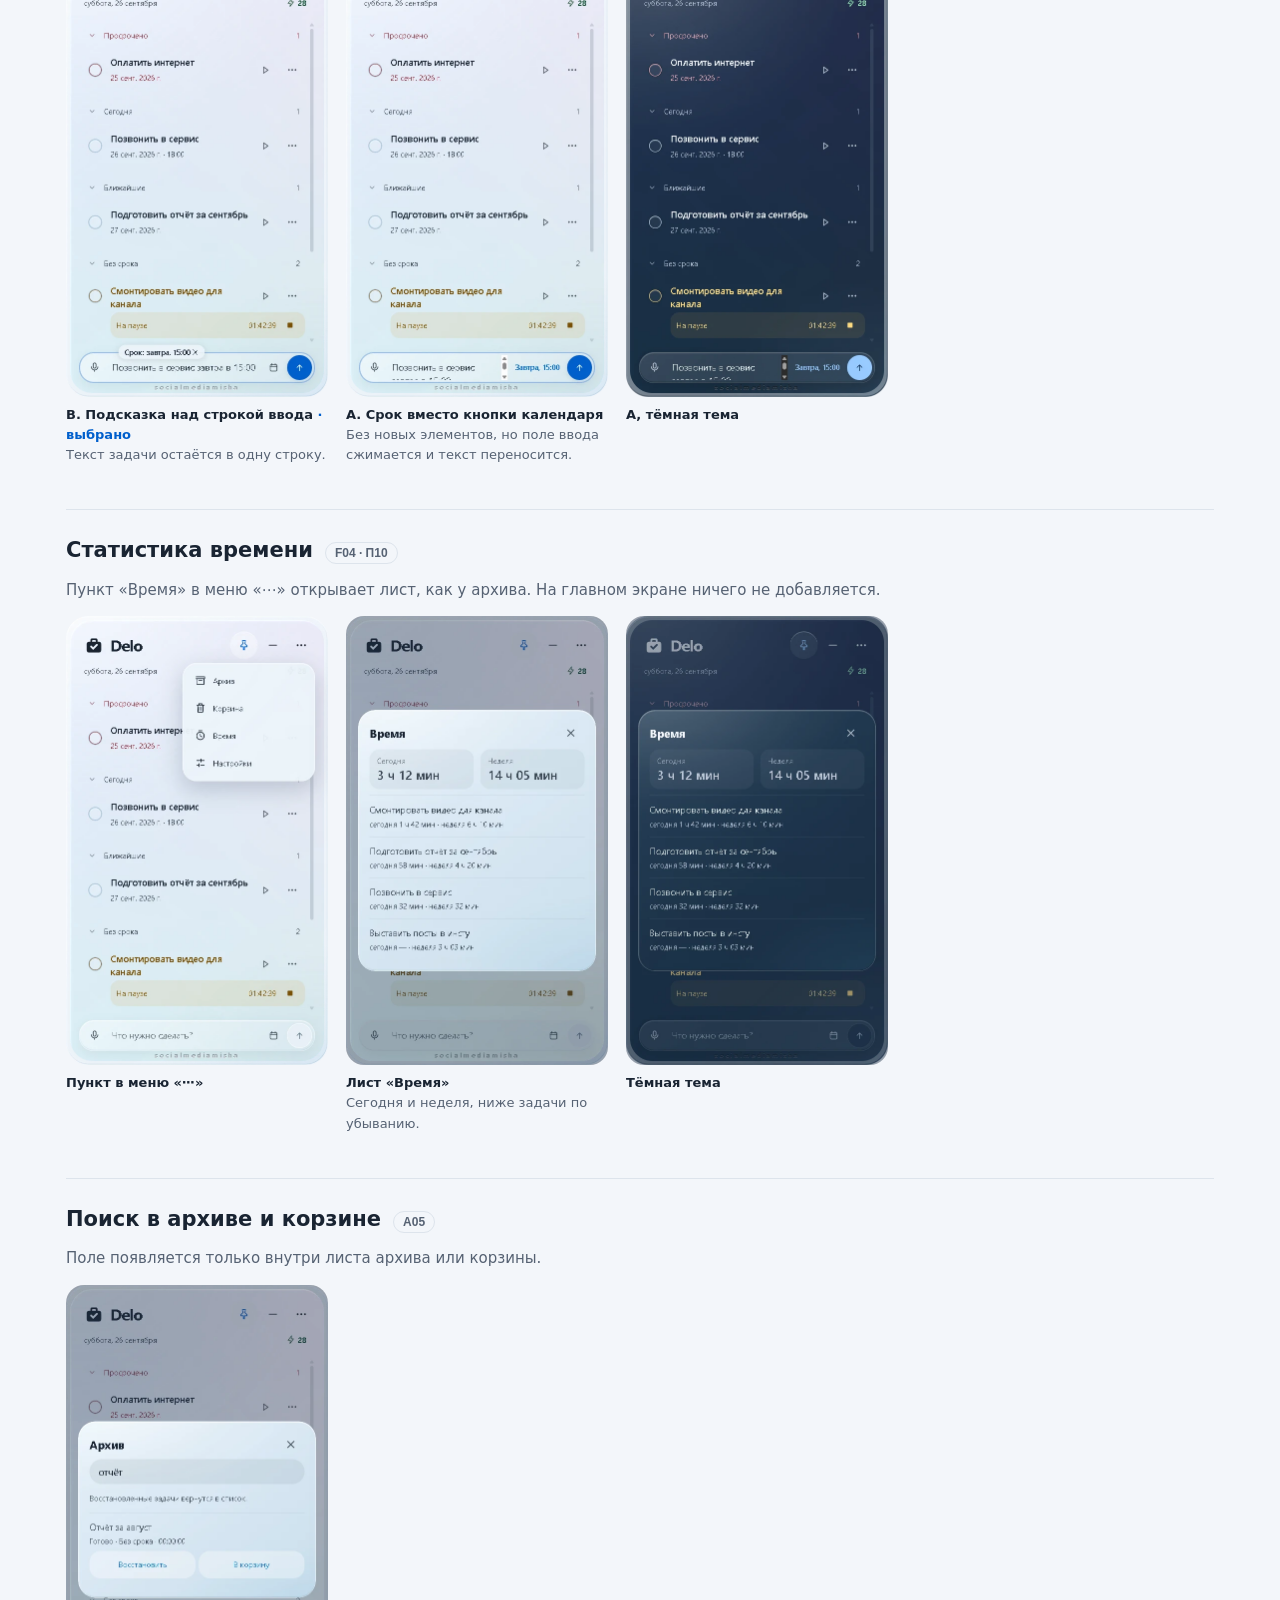
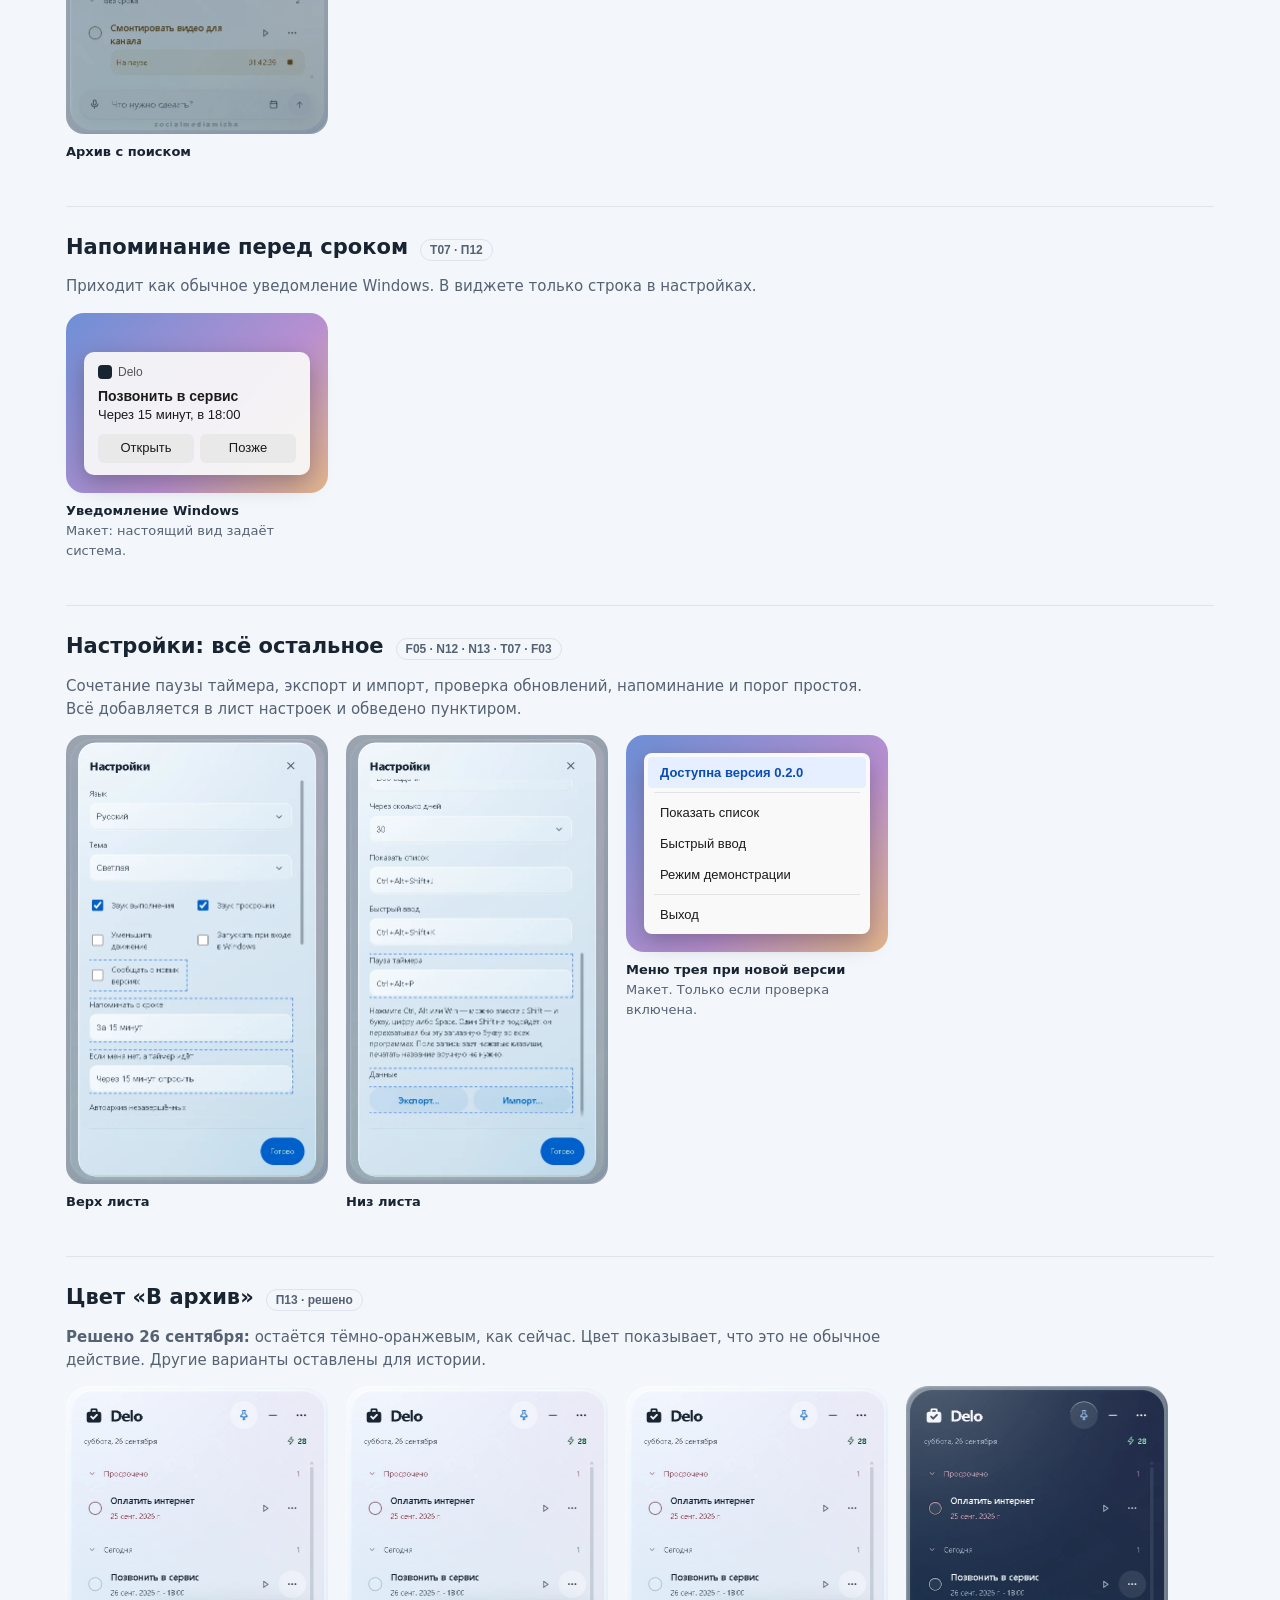
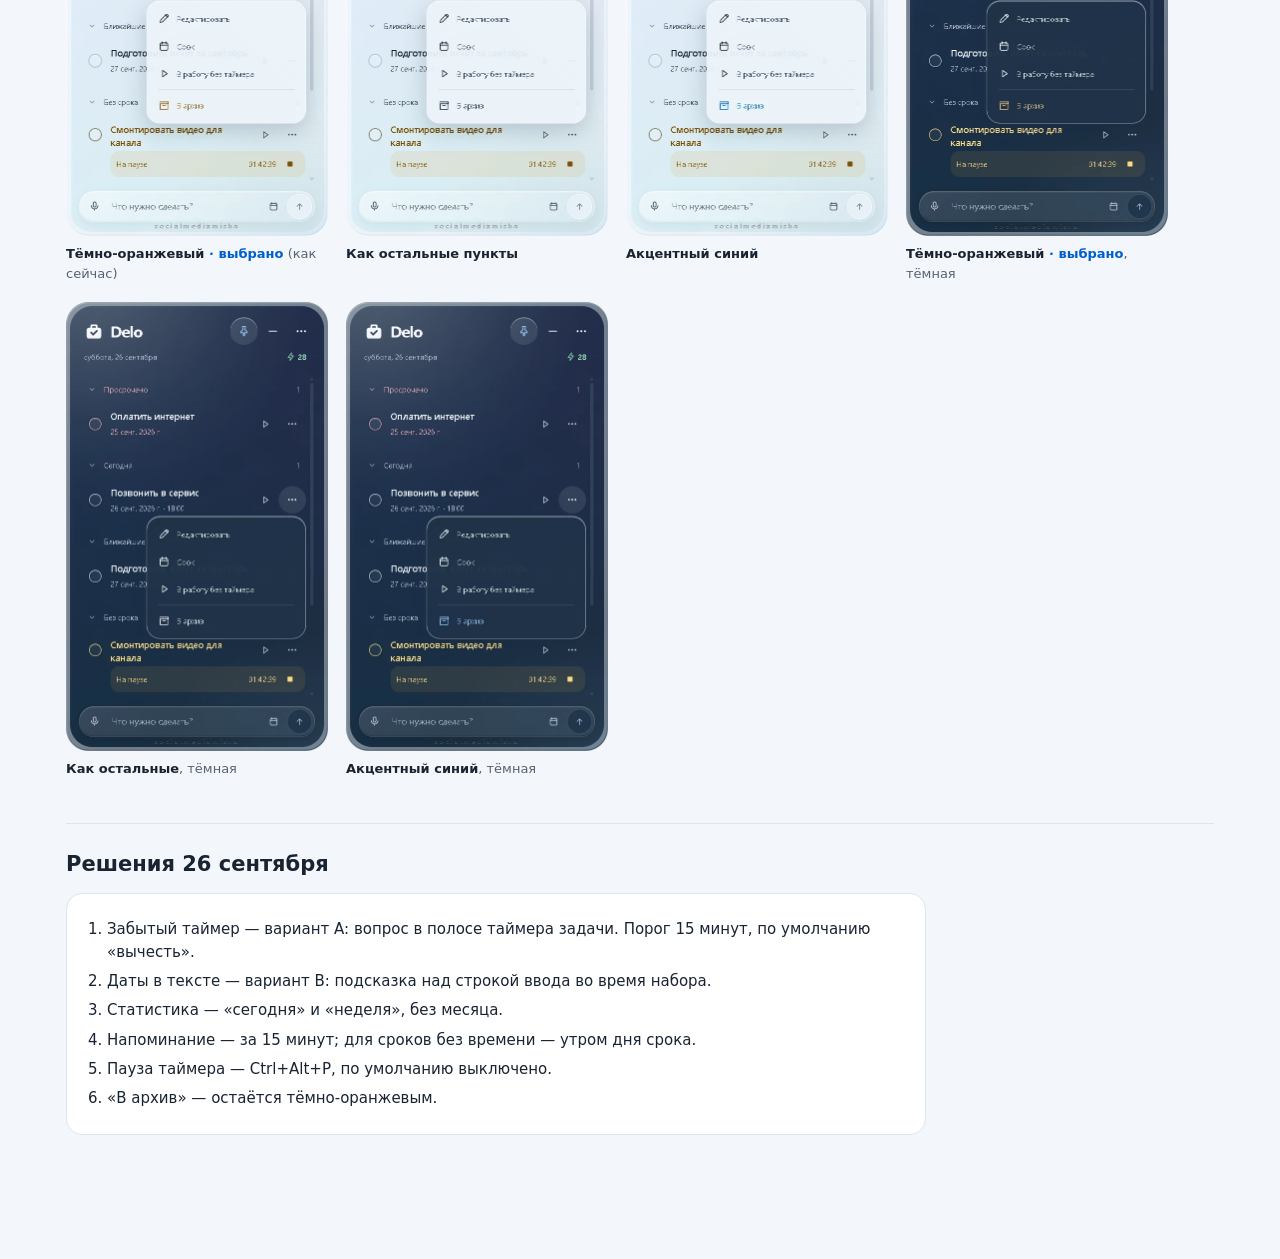
==== commit 4591a5d3: "Pin a task to the top of the list (F06) The task menu pins and unpins; pinned tasks lead the list in" ====
--- a/design/sketches-0.2/index.html
+++ b/design/sketches-0.2/index.html
@@ -62,14 +62,14 @@
 </section>
 
 <section id="pin-task">
-<header><h2>Закреп задачи</h2><span class="id">F06 · П14 · 27 сентября</span></header>
+<header><h2>Закреп задачи</h2><span class="id">F06 · П14 · решено: A</span></header>
 <p class="where">Нужная задача оказывается внизу длинной группы: внутри группы задачи идут от старых к новым. Закреп включается в меню «⋯» задачи, на строке новой кнопки нет. Закреплённая задача стоит первой; у выполненной закреп снимается.</p>
 <div class="grid">
 <figure><img src="img/pin-before-light.webp" alt="Сейчас: задачи Обновить виджет Delo не видно" width="525" height="900"><figcaption><b>Сейчас</b><br>Задачи не видно, пока не пролистать «Без срока».</figcaption></figure>
 <figure><img src="img/pin-bottom-light.webp" alt="Сейчас: задача в самом низу" width="525" height="900"><figcaption><b>Сейчас, пролистано</b><br>Она в самом низу.</figcaption></figure>
 <figure><img src="img/pin-menu-light.webp" alt="Пункт Закрепить в меню задачи" width="525" height="900"><figcaption><b>Где включается</b><br>Пункт «Закрепить» в меню задачи; у закреплённой — «Открепить».</figcaption></figure>
-<figure><img src="img/pin-a-light.webp" alt="Группа Закреплено сверху" width="525" height="900"><figcaption><b>A. Группа «Закреплено» сверху</b><br>Устроена как остальные группы, сворачивается так же.</figcaption></figure>
-<figure><img src="img/pin-a-dark.webp" alt="Вариант A, тёмная тема" width="525" height="900"><figcaption><b>A, тёмная тема</b></figcaption></figure>
+<figure class="pick"><img src="img/pin-a-light.webp" alt="Группа Закреплено сверху" width="525" height="900"><figcaption><b>A. Группа «Закреплено» сверху</b><br>Устроена как остальные группы, сворачивается так же.</figcaption></figure>
+<figure class="pick"><img src="img/pin-a-dark.webp" alt="Вариант A, тёмная тема" width="525" height="900"><figcaption><b>A, тёмная тема</b></figcaption></figure>
 <figure><img src="img/pin-b-light.webp" alt="Задача первой с маленькой булавкой" width="525" height="900"><figcaption><b>B. Первой в списке, с булавкой</b><br>Без заголовка: на одну строку короче, метка у названия.</figcaption></figure>
 <figure><img src="img/pin-b-dark.webp" alt="Вариант B, тёмная тема" width="525" height="900"><figcaption><b>B, тёмная тема</b></figcaption></figure>
 </div>
